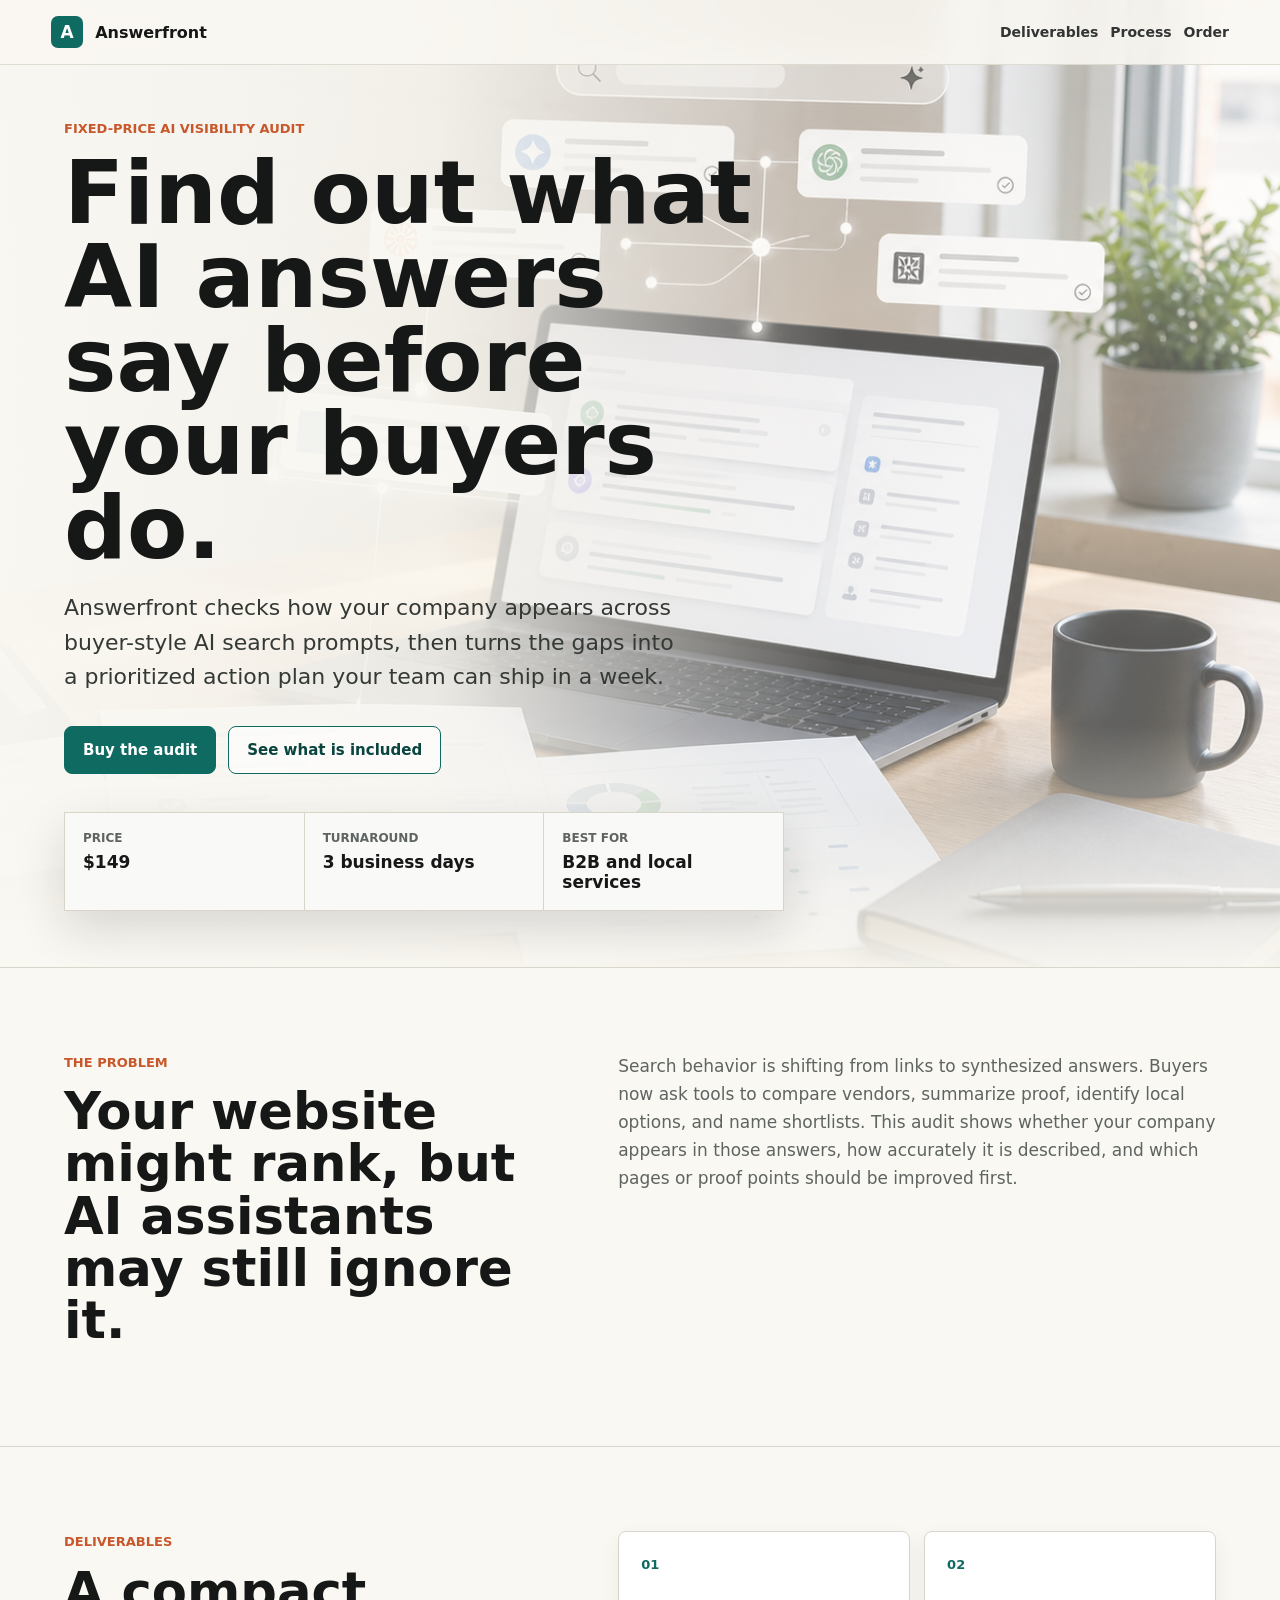
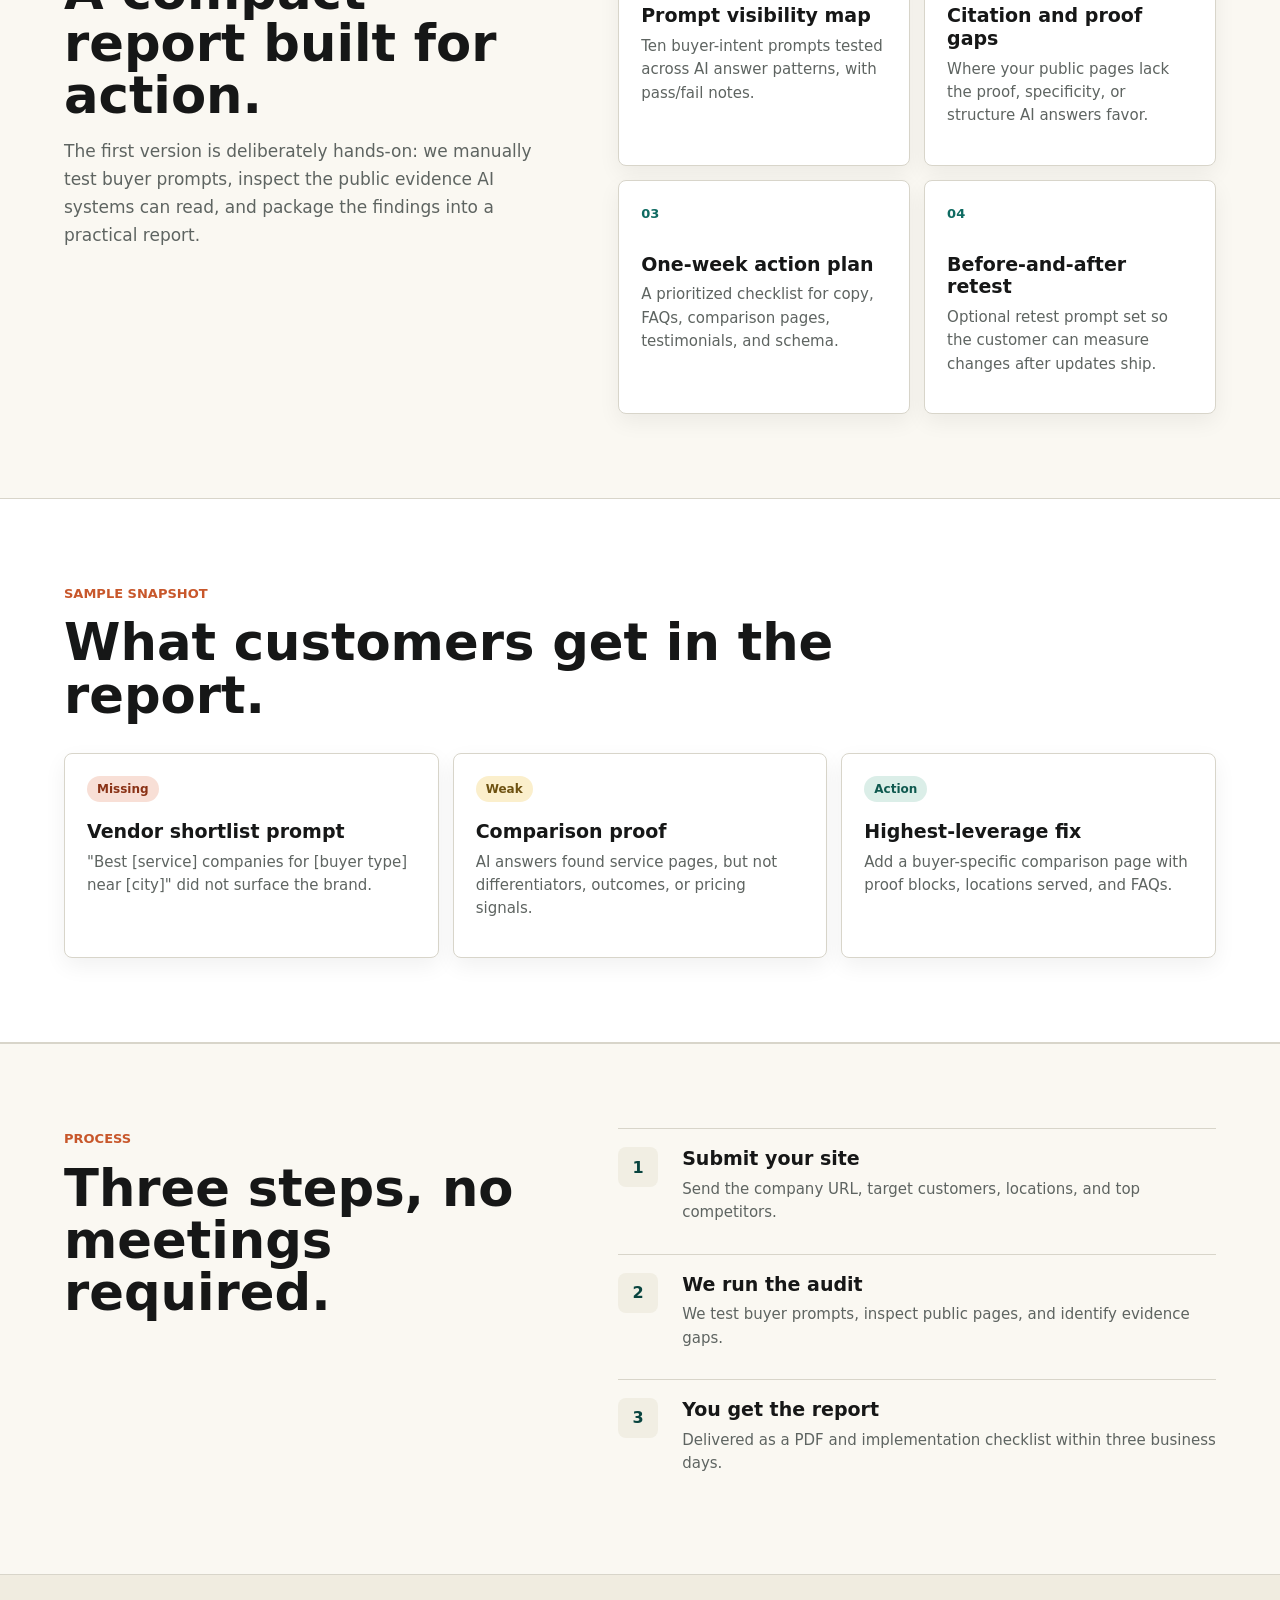
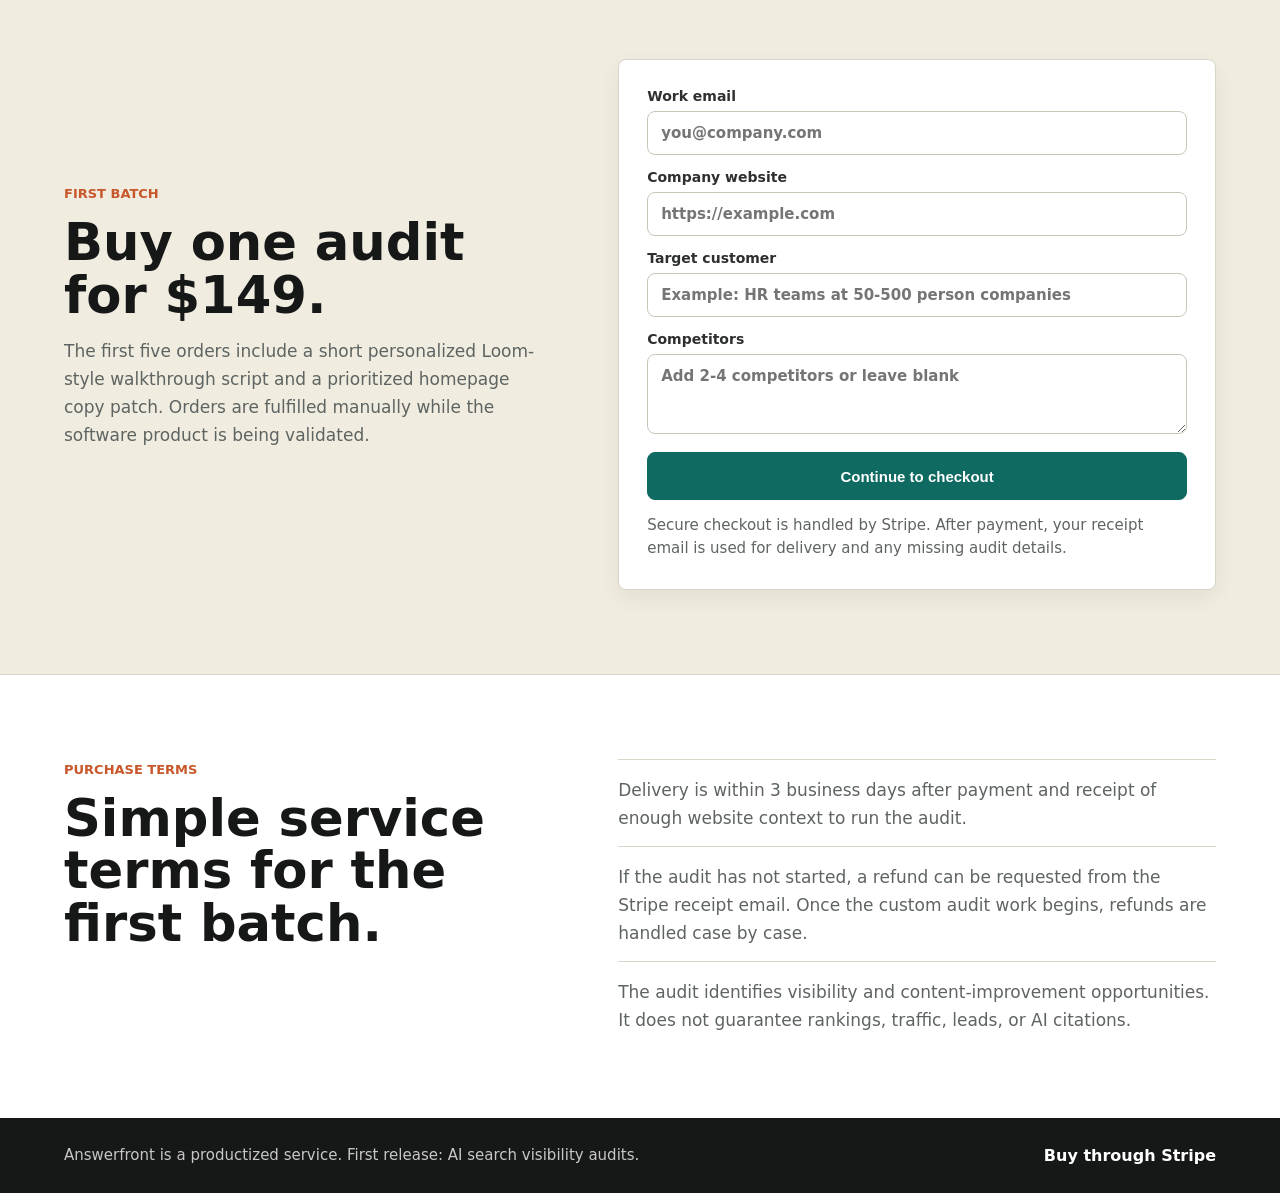
==== index.html @ f85de1c1 "Launch Answerfront audit site" ====
<!doctype html>
<html lang="en">
  <head>
    <meta charset="utf-8" />
    <meta name="viewport" content="width=device-width, initial-scale=1" />
    <title>Answerfront - AI Search Visibility Audit</title>
    <meta
      name="description"
      content="A fixed-price AI search visibility audit that shows how buyers find, compare, and cite your company in AI answers."
    />
    <link rel="preload" as="image" href="assets/answerfront-hero.png" />
    <link rel="stylesheet" href="styles.css" />
  </head>
  <body>
    <header class="site-header" aria-label="Primary">
      <a class="brand" href="#top" aria-label="Answerfront home">
        <span class="brand-mark" aria-hidden="true">A</span>
        <span>Answerfront</span>
      </a>
      <nav class="nav-links" aria-label="Site navigation">
        <a href="#deliverables">Deliverables</a>
        <a href="#process">Process</a>
        <a href="#order">Order</a>
      </nav>
    </header>

    <main id="top">
      <section class="hero" aria-labelledby="hero-title">
        <img
          class="hero-image"
          src="assets/answerfront-hero.png"
          alt="Desk with abstract AI search audit materials and digital result cards"
        />
        <div class="hero-shade" aria-hidden="true"></div>
        <div class="hero-content">
          <p class="eyebrow">Fixed-price AI visibility audit</p>
          <h1 id="hero-title">Find out what AI answers say before your buyers do.</h1>
          <p class="hero-copy">
            Answerfront checks how your company appears across buyer-style AI search prompts,
            then turns the gaps into a prioritized action plan your team can ship in a week.
          </p>
          <div class="hero-actions">
            <a class="button primary" href="#order">Buy the audit</a>
            <a class="button secondary" href="#sample">See what is included</a>
          </div>
          <dl class="quick-stats" aria-label="Audit summary">
            <div>
              <dt>Price</dt>
              <dd>$149</dd>
            </div>
            <div>
              <dt>Turnaround</dt>
              <dd>3 business days</dd>
            </div>
            <div>
              <dt>Best for</dt>
              <dd>B2B and local services</dd>
            </div>
          </dl>
        </div>
      </section>

      <section class="section intro" aria-labelledby="intro-title">
        <div>
          <p class="eyebrow">The problem</p>
          <h2 id="intro-title">Your website might rank, but AI assistants may still ignore it.</h2>
        </div>
        <p>
          Search behavior is shifting from links to synthesized answers. Buyers now ask tools to
          compare vendors, summarize proof, identify local options, and name shortlists. This audit
          shows whether your company appears in those answers, how accurately it is described, and
          which pages or proof points should be improved first.
        </p>
      </section>

      <section class="section split" id="deliverables" aria-labelledby="deliverables-title">
        <div>
          <p class="eyebrow">Deliverables</p>
          <h2 id="deliverables-title">A compact report built for action.</h2>
          <p>
            The first version is deliberately hands-on: we manually test buyer prompts, inspect the
            public evidence AI systems can read, and package the findings into a practical report.
          </p>
        </div>
        <div class="deliverable-list">
          <article class="card">
            <span class="card-number">01</span>
            <h3>Prompt visibility map</h3>
            <p>Ten buyer-intent prompts tested across AI answer patterns, with pass/fail notes.</p>
          </article>
          <article class="card">
            <span class="card-number">02</span>
            <h3>Citation and proof gaps</h3>
            <p>Where your public pages lack the proof, specificity, or structure AI answers favor.</p>
          </article>
          <article class="card">
            <span class="card-number">03</span>
            <h3>One-week action plan</h3>
            <p>A prioritized checklist for copy, FAQs, comparison pages, testimonials, and schema.</p>
          </article>
          <article class="card">
            <span class="card-number">04</span>
            <h3>Before-and-after retest</h3>
            <p>Optional retest prompt set so the customer can measure changes after updates ship.</p>
          </article>
        </div>
      </section>

      <section class="section sample" id="sample" aria-labelledby="sample-title">
        <div class="sample-header">
          <p class="eyebrow">Sample snapshot</p>
          <h2 id="sample-title">What customers get in the report.</h2>
        </div>
        <div class="report-grid" role="list">
          <article class="report-item" role="listitem">
            <span class="status poor">Missing</span>
            <h3>Vendor shortlist prompt</h3>
            <p>"Best [service] companies for [buyer type] near [city]" did not surface the brand.</p>
          </article>
          <article class="report-item" role="listitem">
            <span class="status mixed">Weak</span>
            <h3>Comparison proof</h3>
            <p>AI answers found service pages, but not differentiators, outcomes, or pricing signals.</p>
          </article>
          <article class="report-item" role="listitem">
            <span class="status good">Action</span>
            <h3>Highest-leverage fix</h3>
            <p>Add a buyer-specific comparison page with proof blocks, locations served, and FAQs.</p>
          </article>
        </div>
      </section>

      <section class="section process" id="process" aria-labelledby="process-title">
        <div>
          <p class="eyebrow">Process</p>
          <h2 id="process-title">Three steps, no meetings required.</h2>
        </div>
        <ol class="steps">
          <li>
            <span>1</span>
            <div>
              <h3>Submit your site</h3>
              <p>Send the company URL, target customers, locations, and top competitors.</p>
            </div>
          </li>
          <li>
            <span>2</span>
            <div>
              <h3>We run the audit</h3>
              <p>We test buyer prompts, inspect public pages, and identify evidence gaps.</p>
            </div>
          </li>
          <li>
            <span>3</span>
            <div>
              <h3>You get the report</h3>
              <p>Delivered as a PDF and implementation checklist within three business days.</p>
            </div>
          </li>
        </ol>
      </section>

      <section class="section order" id="order" aria-labelledby="order-title">
        <div class="order-copy">
          <p class="eyebrow">First batch</p>
          <h2 id="order-title">Buy one audit for $149.</h2>
          <p>
            The first five orders include a short personalized Loom-style walkthrough script and a
            prioritized homepage copy patch. Orders are fulfilled manually while the software product
            is being validated.
          </p>
        </div>
        <form class="order-form" id="audit-form">
          <label>
            Work email
            <input required type="email" name="email" placeholder="you@company.com" autocomplete="email" />
          </label>
          <label>
            Company website
            <input required type="url" name="website" placeholder="https://example.com" autocomplete="url" />
          </label>
          <label>
            Target customer
            <input required type="text" name="customer" placeholder="Example: HR teams at 50-500 person companies" />
          </label>
          <label>
            Competitors
            <textarea name="competitors" rows="3" placeholder="Add 2-4 competitors or leave blank"></textarea>
          </label>
          <button class="button primary full" type="submit">Continue to checkout</button>
          <p class="form-note" id="form-note">
            Secure checkout is handled by Stripe. After payment, your receipt email is used for
            delivery and any missing audit details.
          </p>
        </form>
      </section>

      <section class="section policy" aria-labelledby="policy-title">
        <div>
          <p class="eyebrow">Purchase terms</p>
          <h2 id="policy-title">Simple service terms for the first batch.</h2>
        </div>
        <div class="policy-list">
          <p>
            Delivery is within 3 business days after payment and receipt of enough website context
            to run the audit.
          </p>
          <p>
            If the audit has not started, a refund can be requested from the Stripe receipt email.
            Once the custom audit work begins, refunds are handled case by case.
          </p>
          <p>
            The audit identifies visibility and content-improvement opportunities. It does not
            guarantee rankings, traffic, leads, or AI citations.
          </p>
        </div>
      </section>
    </main>

    <footer class="site-footer">
      <p>Answerfront is a productized service. First release: AI search visibility audits.</p>
      <a href="https://buy.stripe.com/fZu6oGdt6fjTahq30cdMI00">Buy through Stripe</a>
    </footer>

    <script src="script.js"></script>
  </body>
</html>
---- styles.css ----
:root {
  color-scheme: light;
  --ink: #161717;
  --muted: #5e6461;
  --paper: #faf8f2;
  --surface: #ffffff;
  --line: #d8d5ca;
  --brand: #0f6b62;
  --brand-dark: #09443f;
  --accent: #c8572b;
  --gold: #d4a93f;
  --shadow: 0 18px 48px rgba(21, 24, 23, 0.14);
  font-family:
    Inter, ui-sans-serif, system-ui, -apple-system, BlinkMacSystemFont, "Segoe UI", sans-serif;
}

* {
  box-sizing: border-box;
}

html {
  scroll-behavior: smooth;
}

body {
  margin: 0;
  background: var(--paper);
  color: var(--ink);
}

a {
  color: inherit;
  text-decoration: none;
}

.site-header {
  position: fixed;
  top: 0;
  left: 0;
  right: 0;
  z-index: 10;
  display: flex;
  align-items: center;
  justify-content: space-between;
  gap: 24px;
  padding: 16px clamp(18px, 4vw, 56px);
  background: rgba(250, 248, 242, 0.88);
  border-bottom: 1px solid rgba(216, 213, 202, 0.8);
  backdrop-filter: blur(16px);
}

.brand,
.nav-links {
  display: flex;
  align-items: center;
  gap: 12px;
}

.brand {
  font-weight: 800;
}

.brand-mark {
  display: inline-grid;
  width: 32px;
  height: 32px;
  place-items: center;
  border-radius: 7px;
  background: var(--brand);
  color: #fff;
  font-size: 17px;
}

.nav-links {
  color: #323533;
  font-size: 14px;
  font-weight: 650;
}

.nav-links a {
  padding: 8px 0;
}

.hero {
  position: relative;
  min-height: 94vh;
  display: grid;
  align-items: center;
  overflow: hidden;
  padding: 118px clamp(18px, 5vw, 72px) 56px;
}

.hero-image,
.hero-shade {
  position: absolute;
  inset: 0;
  width: 100%;
  height: 100%;
}

.hero-image {
  object-fit: cover;
  object-position: center right;
}

.hero-shade {
  background:
    linear-gradient(90deg, rgba(250, 248, 242, 0.98) 0%, rgba(250, 248, 242, 0.9) 34%, rgba(250, 248, 242, 0.34) 66%),
    linear-gradient(0deg, rgba(250, 248, 242, 0.95) 0%, rgba(250, 248, 242, 0) 25%);
}

.hero-content {
  position: relative;
  max-width: 720px;
}

.eyebrow {
  margin: 0 0 12px;
  color: var(--accent);
  font-size: 13px;
  font-weight: 800;
  letter-spacing: 0;
  text-transform: uppercase;
}

h1,
h2,
h3,
p {
  margin-top: 0;
}

h1 {
  max-width: 700px;
  margin-bottom: 22px;
  font-size: clamp(44px, 7.2vw, 88px);
  line-height: 0.95;
  letter-spacing: 0;
}

h2 {
  margin-bottom: 16px;
  font-size: clamp(30px, 4vw, 52px);
  line-height: 1.02;
  letter-spacing: 0;
}

h3 {
  margin-bottom: 8px;
  font-size: 19px;
  line-height: 1.2;
}

p {
  color: var(--muted);
  font-size: 17px;
  line-height: 1.65;
}

.hero-copy {
  max-width: 610px;
  color: #343936;
  font-size: clamp(18px, 2vw, 22px);
  line-height: 1.55;
}

.hero-actions {
  display: flex;
  flex-wrap: wrap;
  gap: 12px;
  margin: 32px 0;
}

.button {
  display: inline-flex;
  min-height: 48px;
  align-items: center;
  justify-content: center;
  border: 1px solid var(--brand);
  border-radius: 8px;
  padding: 13px 18px;
  font-size: 15px;
  font-weight: 800;
  transition:
    transform 160ms ease,
    box-shadow 160ms ease,
    background 160ms ease;
}

.button:hover,
.button:focus-visible {
  transform: translateY(-1px);
  box-shadow: 0 12px 24px rgba(15, 107, 98, 0.16);
}

.button.primary {
  background: var(--brand);
  color: #fff;
}

.button.secondary {
  background: rgba(255, 255, 255, 0.62);
  color: var(--brand-dark);
}

.button.full {
  width: 100%;
  margin-top: 4px;
}

.quick-stats {
  display: grid;
  max-width: 720px;
  grid-template-columns: repeat(3, minmax(0, 1fr));
  gap: 1px;
  margin: 38px 0 0;
  border: 1px solid rgba(216, 213, 202, 0.94);
  background: var(--line);
  box-shadow: var(--shadow);
}

.quick-stats div {
  min-width: 0;
  padding: 18px;
  background: rgba(255, 255, 255, 0.86);
}

.quick-stats dt {
  color: var(--muted);
  font-size: 12px;
  font-weight: 800;
  text-transform: uppercase;
}

.quick-stats dd {
  margin: 7px 0 0;
  font-size: 17px;
  font-weight: 850;
}

.section {
  padding: 84px clamp(18px, 5vw, 72px);
}

.intro,
.split,
.process,
.order,
.policy {
  display: grid;
  grid-template-columns: minmax(0, 0.82fr) minmax(0, 1fr);
  gap: clamp(28px, 5vw, 72px);
  align-items: start;
  border-top: 1px solid var(--line);
}

.intro p {
  max-width: 760px;
}

.deliverable-list {
  display: grid;
  grid-template-columns: repeat(2, minmax(0, 1fr));
  gap: 14px;
}

.card,
.report-item,
.order-form {
  border: 1px solid var(--line);
  border-radius: 8px;
  background: var(--surface);
  box-shadow: 0 8px 22px rgba(21, 24, 23, 0.06);
}

.card {
  min-height: 210px;
  padding: 22px;
}

.card-number {
  display: inline-flex;
  margin-bottom: 32px;
  color: var(--brand);
  font-size: 13px;
  font-weight: 900;
}

.card p,
.report-item p,
.steps p,
.form-note,
.site-footer p {
  font-size: 15px;
  line-height: 1.55;
}

.sample {
  background: #ffffff;
  border-top: 1px solid var(--line);
  border-bottom: 1px solid var(--line);
}

.sample-header {
  max-width: 800px;
  margin-bottom: 32px;
}

.report-grid {
  display: grid;
  grid-template-columns: repeat(3, minmax(0, 1fr));
  gap: 14px;
}

.report-item {
  min-height: 190px;
  padding: 22px;
}

.status {
  display: inline-flex;
  margin-bottom: 18px;
  border-radius: 999px;
  padding: 6px 10px;
  font-size: 12px;
  font-weight: 900;
}

.status.poor {
  background: #f8dfd6;
  color: #8a3216;
}

.status.mixed {
  background: #fbefcc;
  color: #6d5110;
}

.status.good {
  background: #dbeee8;
  color: #0f594f;
}

.steps {
  display: grid;
  gap: 14px;
  margin: 0;
  padding: 0;
  list-style: none;
}

.steps li {
  display: grid;
  grid-template-columns: 48px minmax(0, 1fr);
  gap: 16px;
  align-items: start;
  border-top: 1px solid var(--line);
  padding-top: 18px;
}

.steps span {
  display: inline-grid;
  width: 40px;
  height: 40px;
  place-items: center;
  border-radius: 8px;
  background: #f1eee3;
  color: var(--brand-dark);
  font-weight: 900;
}

.order {
  align-items: center;
  background: #f0ece0;
}

.policy {
  background: #ffffff;
}

.policy-list {
  display: grid;
  gap: 14px;
}

.policy-list p {
  margin: 0;
  border-top: 1px solid var(--line);
  padding-top: 16px;
}

.order-copy p {
  max-width: 680px;
}

.order-form {
  display: grid;
  gap: 14px;
  padding: clamp(18px, 3vw, 28px);
}

label {
  display: grid;
  gap: 7px;
  color: #2d302e;
  font-size: 14px;
  font-weight: 800;
}

input,
textarea {
  width: 100%;
  border: 1px solid #c9c5b8;
  border-radius: 8px;
  padding: 12px 13px;
  background: #fff;
  color: var(--ink);
  font: inherit;
  font-size: 15px;
}

textarea {
  resize: vertical;
}

input:focus,
textarea:focus {
  outline: 3px solid rgba(15, 107, 98, 0.16);
  border-color: var(--brand);
}

.form-note {
  margin: 0;
}

.site-footer {
  display: flex;
  align-items: center;
  justify-content: space-between;
  gap: 24px;
  padding: 26px clamp(18px, 5vw, 72px);
  background: var(--ink);
  color: #fff;
}

.site-footer p {
  margin: 0;
  color: rgba(255, 255, 255, 0.76);
}

.site-footer a {
  font-weight: 800;
}

@media (max-width: 860px) {
  .site-header {
    position: sticky;
  }

  .nav-links {
    display: none;
  }

  .hero {
    min-height: 880px;
    padding-top: 72px;
    align-items: end;
  }

  .hero-image {
    object-position: 64% center;
  }

  .hero-shade {
    background:
      linear-gradient(0deg, rgba(250, 248, 242, 1) 0%, rgba(250, 248, 242, 0.94) 48%, rgba(250, 248, 242, 0.22) 100%),
      linear-gradient(90deg, rgba(250, 248, 242, 0.84) 0%, rgba(250, 248, 242, 0.1) 100%);
  }

  h1 {
    font-size: 46px;
  }

  .quick-stats,
  .intro,
  .split,
  .process,
  .order,
  .policy,
  .report-grid {
    grid-template-columns: 1fr;
  }

  .quick-stats div {
    padding: 15px;
  }

  .deliverable-list {
    grid-template-columns: 1fr;
  }

  .section {
    padding-block: 64px;
  }

  .site-footer {
    display: grid;
  }
}

@media (max-width: 520px) {
  .hero {
    min-height: 820px;
  }

  h1 {
    font-size: 40px;
  }

  h2 {
    font-size: 32px;
  }

  .hero-actions {
    display: grid;
  }

  .button {
    width: 100%;
  }

  .quick-stats {
    margin-top: 28px;
  }
}
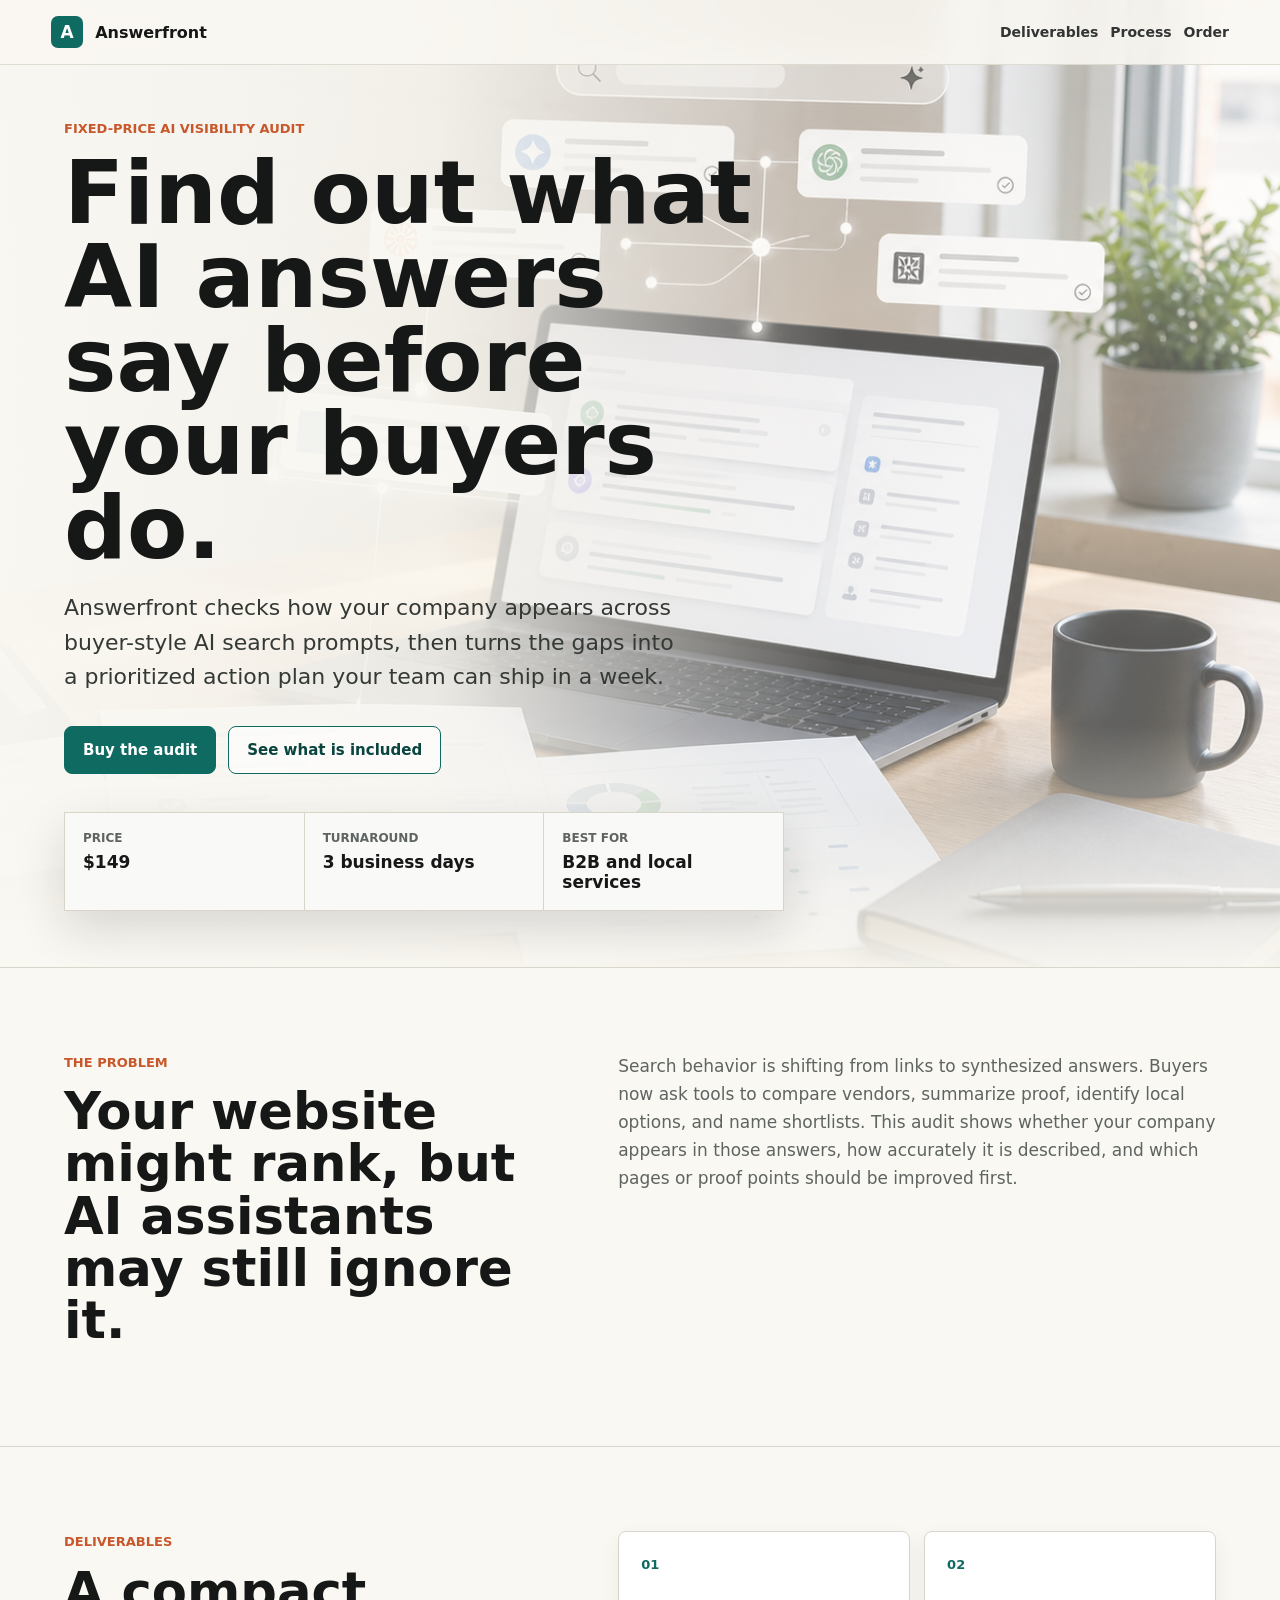
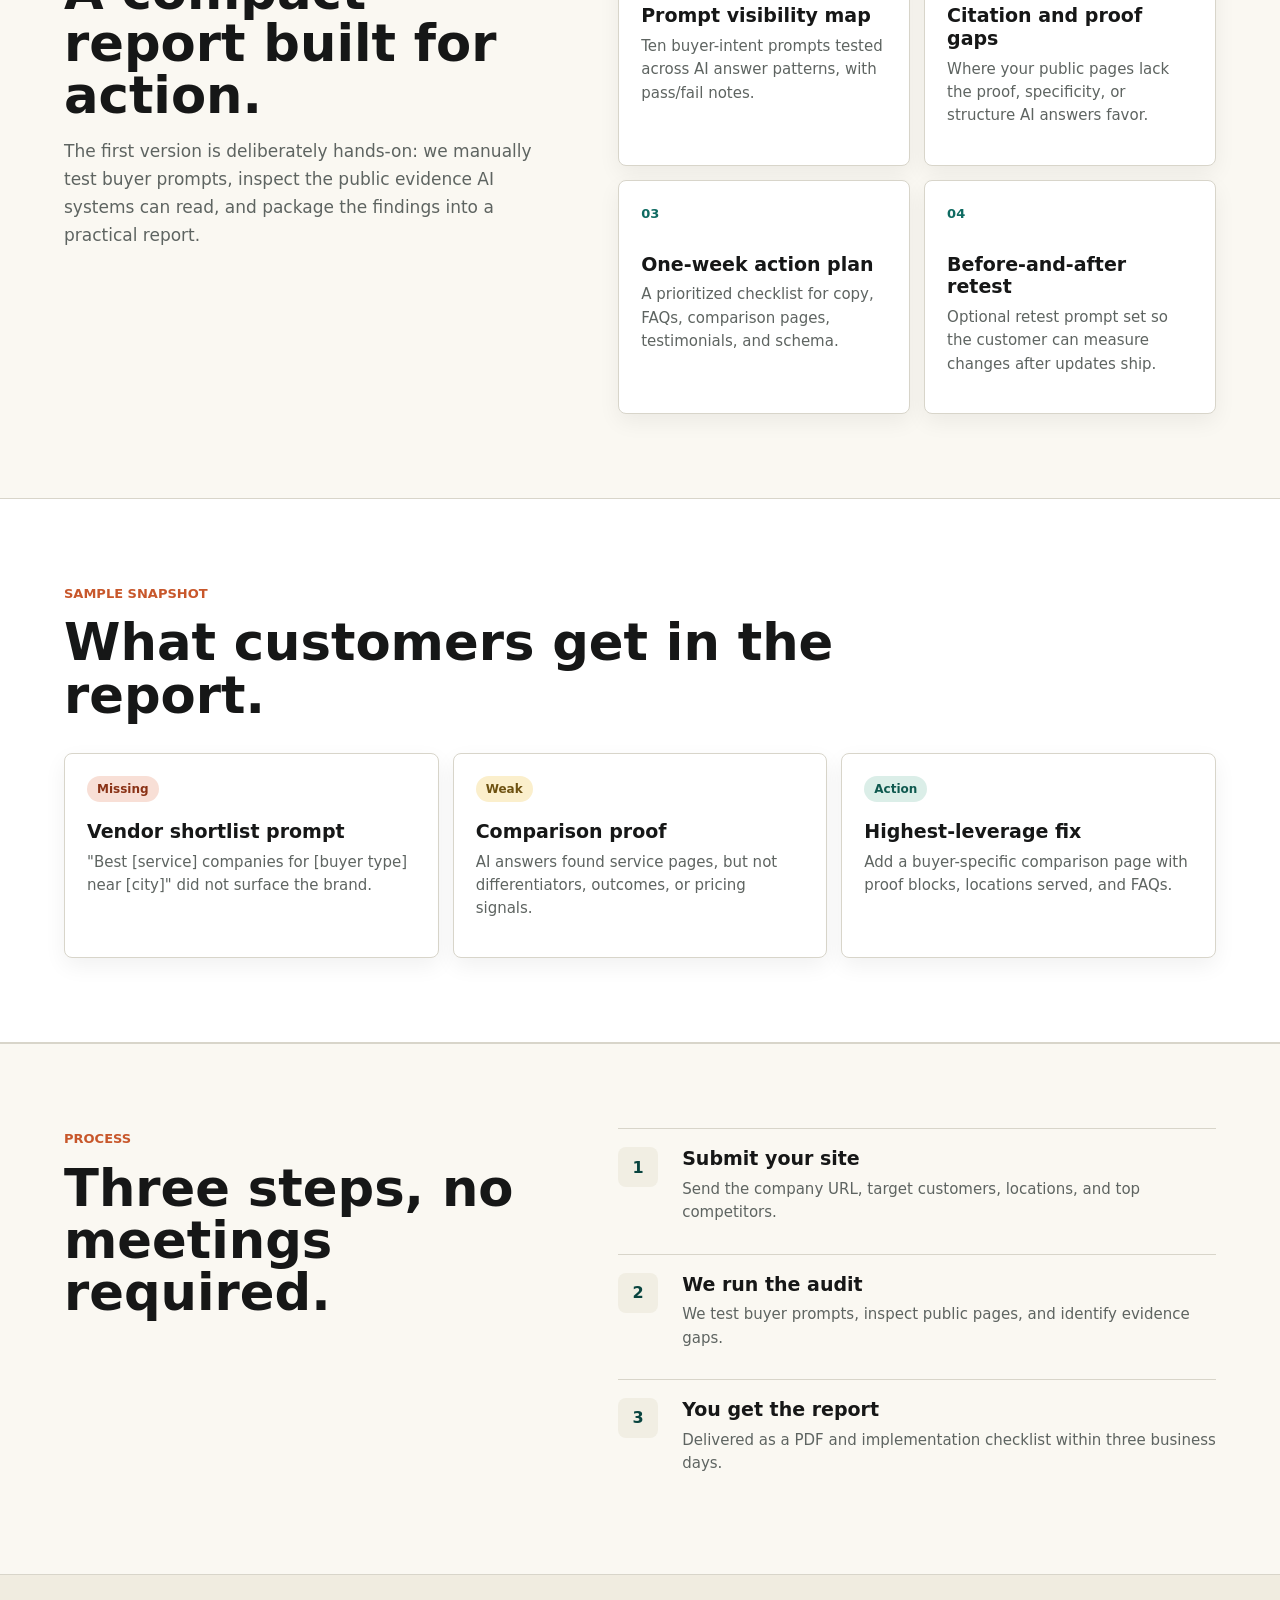
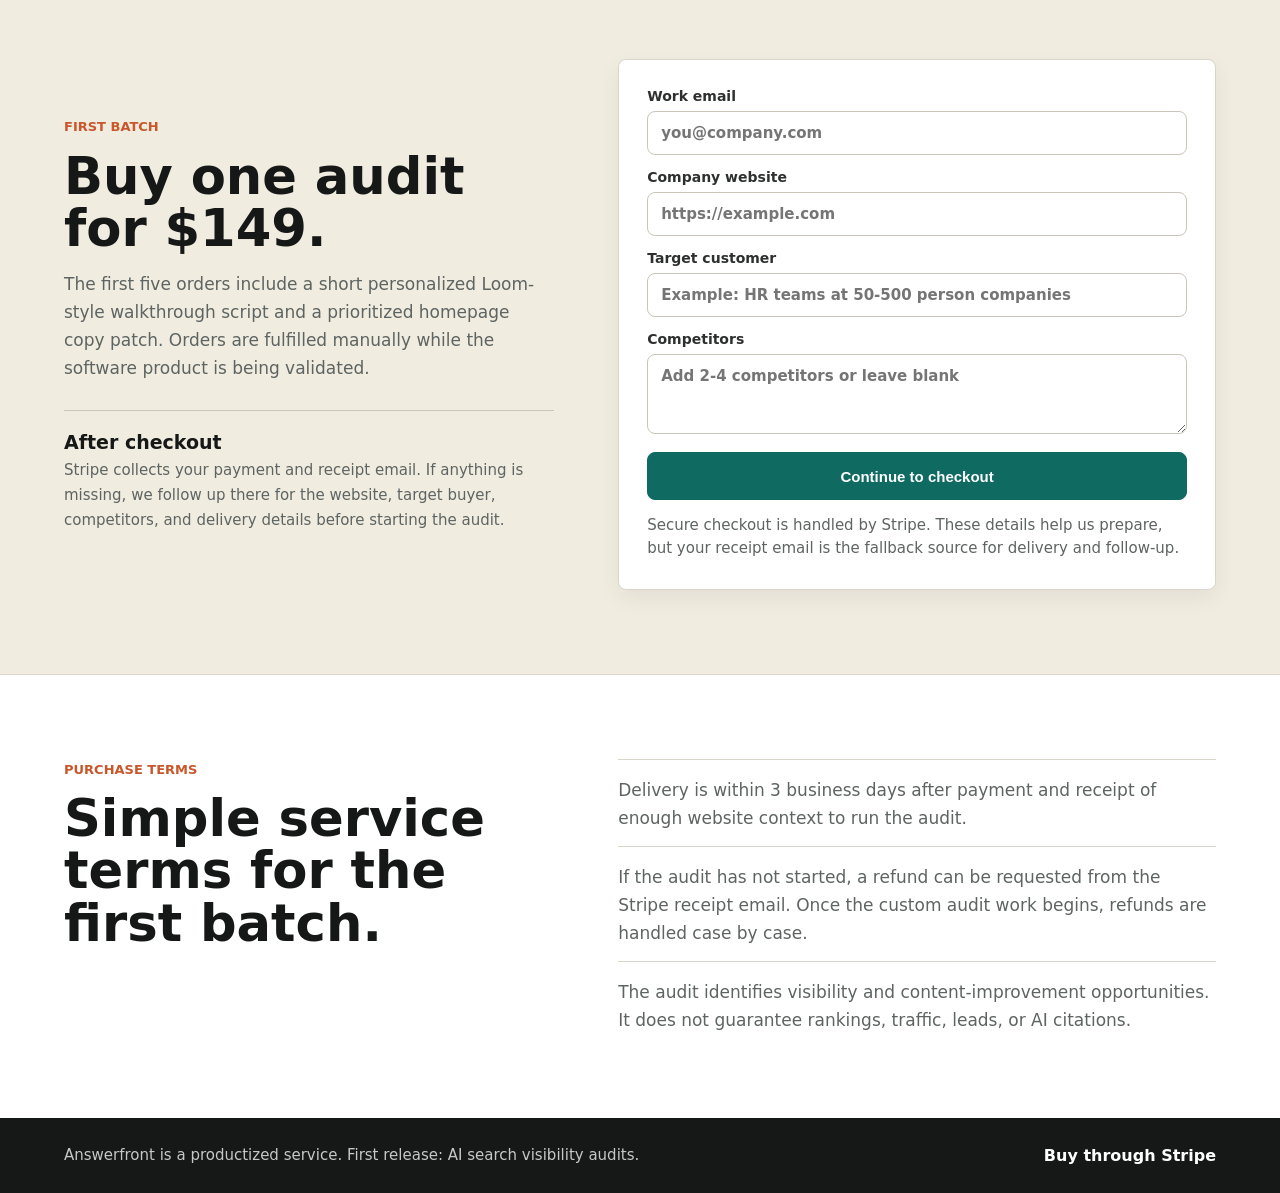
==== commit 06d999d2: "Stage first outreach drafts" ====
--- a/index.html
+++ b/index.html
@@ -169,6 +169,14 @@
             prioritized homepage copy patch. Orders are fulfilled manually while the software product
             is being validated.
           </p>
+          <div class="after-checkout">
+            <h3>After checkout</h3>
+            <p>
+              Stripe collects your payment and receipt email. If anything is missing, we follow up
+              there for the website, target buyer, competitors, and delivery details before starting
+              the audit.
+            </p>
+          </div>
         </div>
         <form class="order-form" id="audit-form">
           <label>
@@ -189,8 +197,8 @@
           </label>
           <button class="button primary full" type="submit">Continue to checkout</button>
           <p class="form-note" id="form-note">
-            Secure checkout is handled by Stripe. After payment, your receipt email is used for
-            delivery and any missing audit details.
+            Secure checkout is handled by Stripe. These details help us prepare, but your receipt
+            email is the fallback source for delivery and follow-up.
           </p>
         </form>
       </section>
--- a/styles.css
+++ b/styles.css
@@ -393,6 +393,22 @@
   max-width: 680px;
 }
 
+.after-checkout {
+  max-width: 680px;
+  margin-top: 28px;
+  border-top: 1px solid rgba(22, 23, 23, 0.18);
+  padding-top: 20px;
+}
+
+.after-checkout h3 {
+  margin-bottom: 4px;
+}
+
+.after-checkout p {
+  margin-bottom: 0;
+  font-size: 15px;
+}
+
 .order-form {
   display: grid;
   gap: 14px;
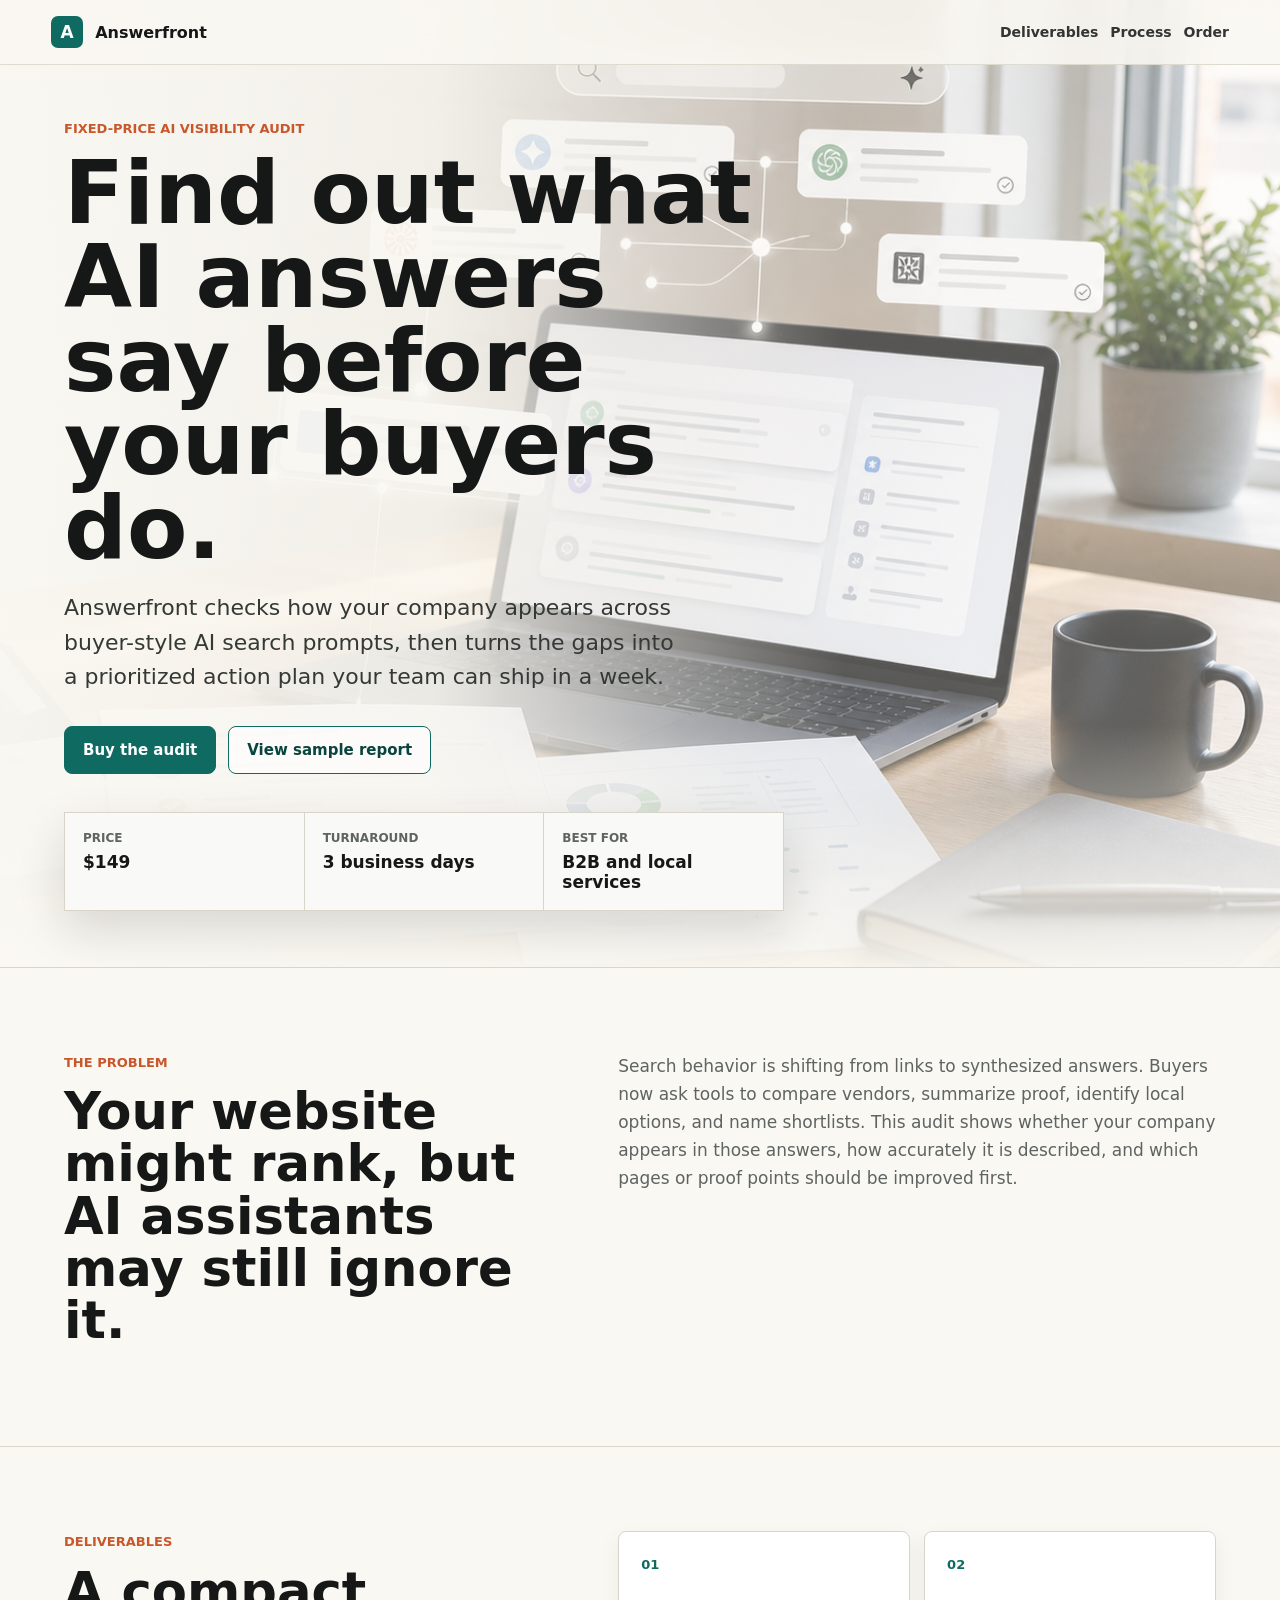
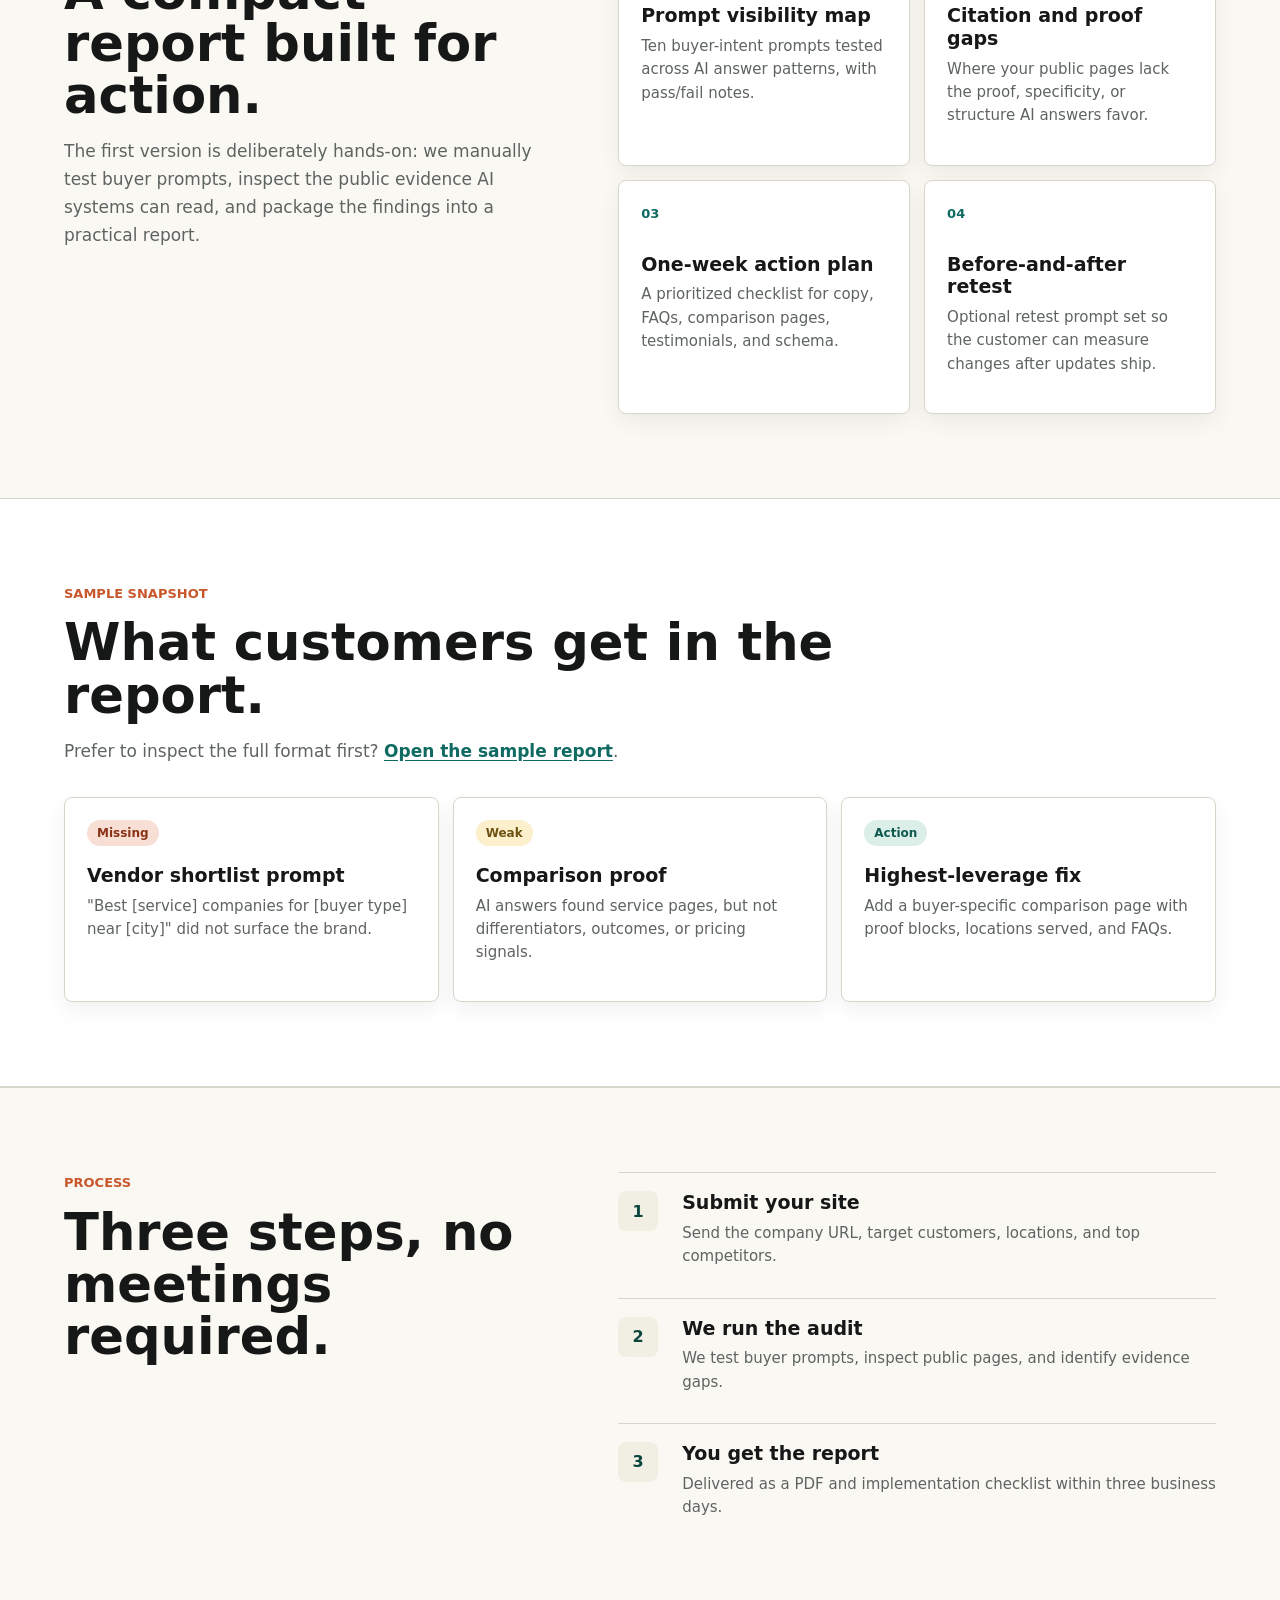
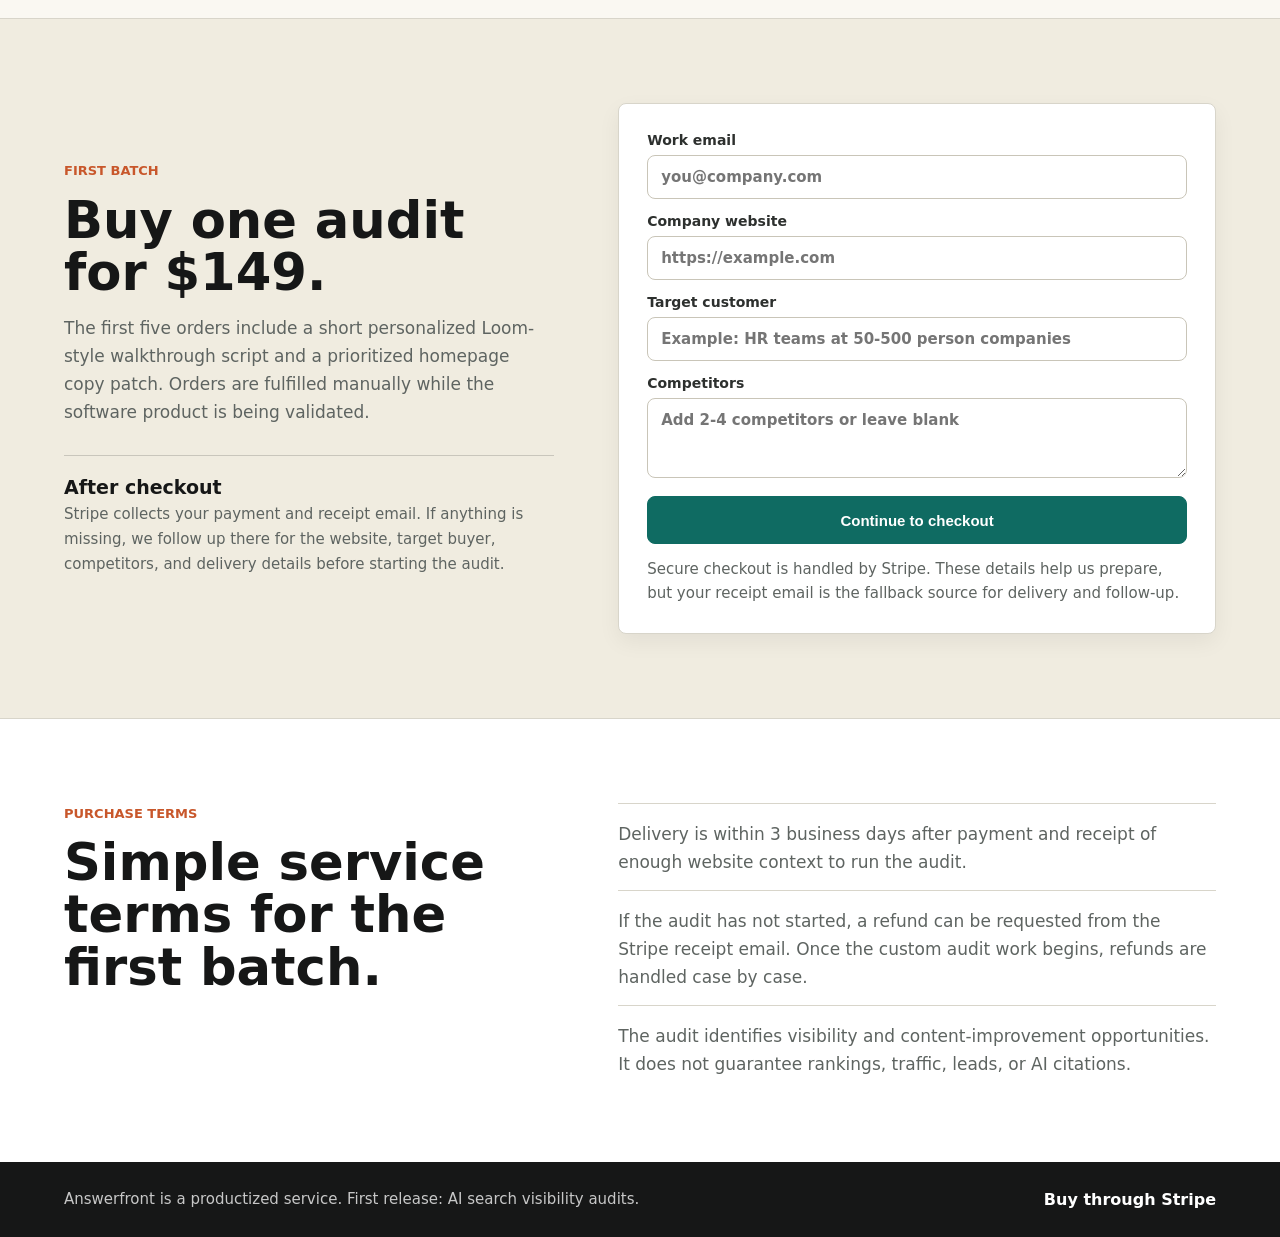
==== commit cfa44f63: "Add sample audit report" ====
--- a/index.html
+++ b/index.html
@@ -41,7 +41,7 @@
           </p>
           <div class="hero-actions">
             <a class="button primary" href="#order">Buy the audit</a>
-            <a class="button secondary" href="#sample">See what is included</a>
+            <a class="button secondary" href="sample-report.html">View sample report</a>
           </div>
           <dl class="quick-stats" aria-label="Audit summary">
             <div>
@@ -110,6 +110,10 @@
         <div class="sample-header">
           <p class="eyebrow">Sample snapshot</p>
           <h2 id="sample-title">What customers get in the report.</h2>
+          <p>
+            Prefer to inspect the full format first?
+            <a class="inline-link" href="sample-report.html">Open the sample report</a>.
+          </p>
         </div>
         <div class="report-grid" role="list">
           <article class="report-item" role="listitem">
--- a/styles.css
+++ b/styles.css
@@ -33,6 +33,13 @@
   text-decoration: none;
 }
 
+.inline-link {
+  color: var(--brand);
+  font-weight: 850;
+  text-decoration: underline;
+  text-underline-offset: 3px;
+}
+
 .site-header {
   position: fixed;
   top: 0;
@@ -468,6 +475,170 @@
   font-weight: 800;
 }
 
+.report-page {
+  background: #ffffff;
+}
+
+.report-header {
+  position: sticky;
+}
+
+.report-main {
+  padding-top: 0;
+}
+
+.report-hero,
+.report-section,
+.report-cta {
+  padding: 72px clamp(18px, 5vw, 72px);
+}
+
+.report-hero {
+  border-bottom: 1px solid var(--line);
+  background: #f7f3e9;
+}
+
+.report-hero h1 {
+  max-width: 980px;
+  font-size: clamp(42px, 6vw, 78px);
+}
+
+.report-hero p {
+  max-width: 820px;
+}
+
+.report-meta {
+  display: grid;
+  max-width: 980px;
+  grid-template-columns: repeat(3, minmax(0, 1fr));
+  gap: 1px;
+  margin: 34px 0 0;
+  border: 1px solid var(--line);
+  background: var(--line);
+}
+
+.report-meta div {
+  padding: 18px;
+  background: #fff;
+}
+
+.report-meta dt {
+  color: var(--muted);
+  font-size: 12px;
+  font-weight: 850;
+  text-transform: uppercase;
+}
+
+.report-meta dd {
+  margin: 7px 0 0;
+  font-weight: 850;
+}
+
+.report-section {
+  display: grid;
+  grid-template-columns: minmax(0, 0.74fr) minmax(0, 1.16fr);
+  gap: clamp(28px, 5vw, 72px);
+  border-bottom: 1px solid var(--line);
+}
+
+.snapshot-grid,
+.gap-list {
+  display: grid;
+  gap: 14px;
+}
+
+.report-card {
+  border: 1px solid var(--line);
+  border-radius: 8px;
+  padding: 22px;
+  background: #fff;
+}
+
+.report-card p {
+  margin-bottom: 0;
+  font-size: 15px;
+}
+
+.matrix-wrap {
+  overflow-x: auto;
+  border: 1px solid var(--line);
+  border-radius: 8px;
+  background: #fff;
+}
+
+.prompt-table {
+  width: 100%;
+  min-width: 780px;
+  border-collapse: collapse;
+}
+
+.prompt-table th,
+.prompt-table td {
+  border-bottom: 1px solid var(--line);
+  padding: 15px;
+  text-align: left;
+  vertical-align: top;
+}
+
+.prompt-table th {
+  background: #f2efe5;
+  color: #303330;
+  font-size: 13px;
+  text-transform: uppercase;
+}
+
+.prompt-table td {
+  color: #343936;
+  font-size: 14px;
+  line-height: 1.5;
+}
+
+.action-list {
+  display: grid;
+  gap: 14px;
+  margin: 0;
+  padding: 0;
+  list-style: none;
+}
+
+.action-list li {
+  display: grid;
+  grid-template-columns: 44px minmax(0, 1fr);
+  gap: 14px;
+  align-items: start;
+  border: 1px solid var(--line);
+  border-radius: 8px;
+  padding: 18px;
+}
+
+.action-list span {
+  display: inline-grid;
+  width: 34px;
+  height: 34px;
+  place-items: center;
+  border-radius: 8px;
+  background: var(--brand);
+  color: #fff;
+  font-weight: 900;
+}
+
+.action-list p {
+  margin: 0;
+  font-size: 15px;
+}
+
+.report-cta {
+  display: flex;
+  align-items: center;
+  justify-content: space-between;
+  gap: 24px;
+  background: #f0ece0;
+}
+
+.report-cta p {
+  max-width: 760px;
+}
+
 @media (max-width: 860px) {
   .site-header {
     position: sticky;
@@ -503,8 +674,17 @@
   .process,
   .order,
   .policy,
+  .report-section,
   .report-grid {
     grid-template-columns: 1fr;
+  }
+
+  .report-meta {
+    grid-template-columns: 1fr;
+  }
+
+  .report-cta {
+    display: grid;
   }
 
   .quick-stats div {
